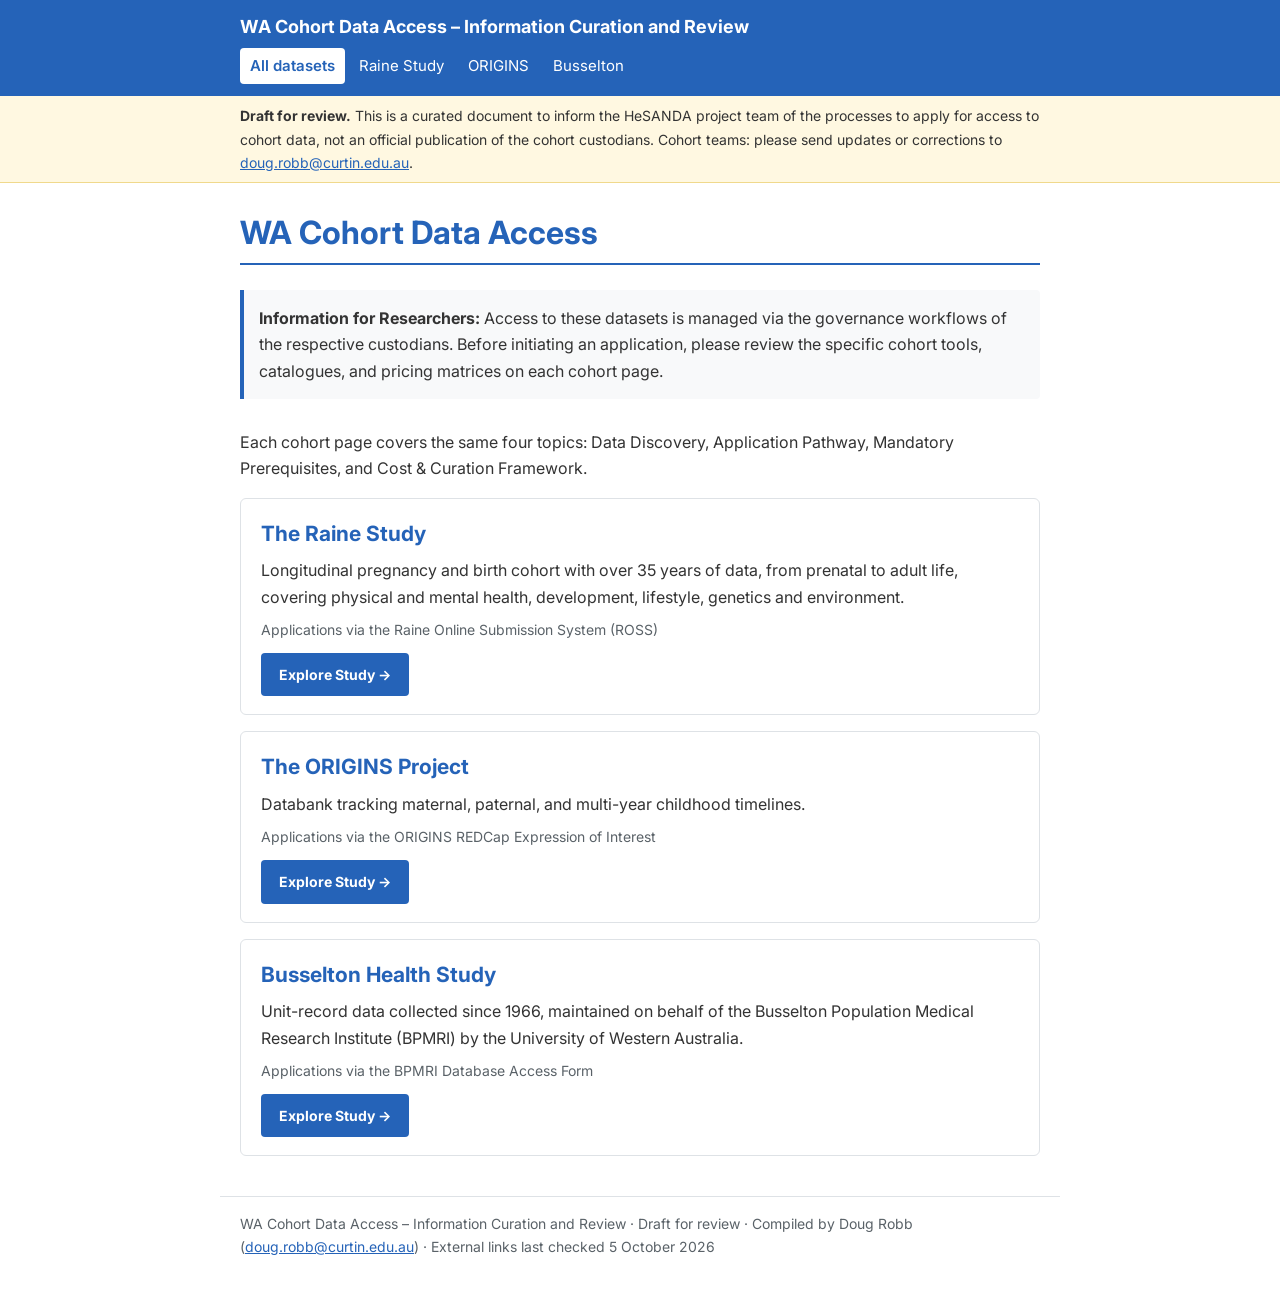
==== index.html @ f24a3856 "First Commit" ====
<!DOCTYPE html>
<html lang="en-AU">
<head>
    <meta charset="UTF-8">
    <meta name="viewport" content="width=device-width, initial-scale=1.0">
    <title>WA Cohort Data Access - Information Curation and Review</title>
    <meta name="description" content="How to discover, apply for and cost access to data from Western Australian cohort studies.">
    <link rel="stylesheet" href="styles.css">
</head>
<body>

    <header class="site-header">
        <div class="site-header-inner">
            <a class="brand" href="index.html">WA Cohort Data Access &ndash; Information Curation and Review</a>
            <nav class="site-nav" aria-label="Main">
                <a href="index.html" aria-current="page">All datasets</a>
                <a href="raine.html">Raine Study</a>
                <a href="origins.html">ORIGINS</a>
                <a href="busselton.html">Busselton</a>
            </nav>
        </div>
    </header>

    <div class="draft-banner" role="note">
        <div class="draft-banner-inner"><strong>Draft for review.</strong> This is a curated document to inform the HeSANDA project team of the processes to apply for access to cohort data, not an official publication of the cohort custodians. Cohort teams: please send updates or corrections to <a href="mailto:doug.robb@curtin.edu.au">doug.robb@curtin.edu.au</a>.</div>
    </div>

    <main>
        <h1>WA Cohort Data Access</h1>

        <div class="alert-box">
            <strong>Information for Researchers:</strong> Access to these datasets is managed via the governance workflows of the respective custodians. Before initiating an application, please review the specific cohort tools, catalogues, and pricing matrices on each cohort page.
        </div>

        <p>Each cohort page covers the same four topics: Data Discovery, Application Pathway, Mandatory Prerequisites, and Cost &amp; Curation Framework.</p>

        <ul class="card-list">
            <li class="card">
                <h2><a href="raine.html">The Raine Study</a></h2>
                <p>Longitudinal pregnancy and birth cohort with over 35 years of data, from prenatal to adult life, covering physical and mental health, development, lifestyle, genetics and environment.</p>
                <p class="custodian">Applications via the Raine Online Submission System (ROSS)</p>
                <p class="more"><a href="raine.html" class="btn-portal" aria-label="Explore Study: The Raine Study">Explore Study &rarr;</a></p>
            </li>
            <li class="card">
                <h2><a href="origins.html">The ORIGINS Project</a></h2>
                <p>Databank tracking maternal, paternal, and multi-year childhood timelines.</p>
                <p class="custodian">Applications via the ORIGINS REDCap Expression of Interest</p>
                <p class="more"><a href="origins.html" class="btn-portal" aria-label="Explore Study: The ORIGINS Project">Explore Study &rarr;</a></p>
            </li>
            <li class="card">
                <h2><a href="busselton.html">Busselton Health Study</a></h2>
                <p>Unit-record data collected since 1966, maintained on behalf of the Busselton Population Medical Research Institute (BPMRI) by the University of Western Australia.</p>
                <p class="custodian">Applications via the BPMRI Database Access Form</p>
                <p class="more"><a href="busselton.html" class="btn-portal" aria-label="Explore Study: Busselton Health Study">Explore Study &rarr;</a></p>
            </li>
        </ul>
    </main>

    <footer class="site-footer">
        WA Cohort Data Access &ndash; Information Curation and Review &middot; Draft for review &middot; Compiled by Doug Robb (<a href="mailto:doug.robb@curtin.edu.au">doug.robb@curtin.edu.au</a>) &middot; External links last checked 5 October 2026
    </footer>

</body>
</html>
---- styles.css ----
/* Shared styles for the WA Cohort Data Access pages */

@import url("https://fonts.googleapis.com/css2?family=Inter:wght@400;600;700&display=swap");

:root {
    --brand: #2563B8;
    --brand-dark: #1D4F91;
    --text: #333;
    --heading: #2c3e50;
    --muted: #5a6268;
    --border: #dee2e6;
    --surface: #f8f9fa;
}

* { box-sizing: border-box; }

body {
    font-family: "Inter", "Segoe UI", Arial, sans-serif;
    font-size: 16px;
    color: var(--text);
    line-height: 1.65;
    margin: 0;
    background: #fff;
}

a { color: var(--brand); }
a:hover { color: var(--brand-dark); }
a:focus-visible { outline: 3px solid #ffbf47; outline-offset: 2px; }

/* Site header and main navigation */
.site-header { background: var(--brand); color: #fff; }
.site-header-inner {
    max-width: 840px;
    margin: 0 auto;
    padding: 12px 20px;
    display: flex;
    flex-wrap: wrap;
    align-items: center;
    justify-content: space-between;
    gap: 6px 24px;
}
.brand { color: #fff; font-weight: 700; font-size: 18px; text-decoration: none; }
.brand:hover { color: #fff; text-decoration: underline; }
.site-nav { display: flex; flex-wrap: wrap; gap: 4px; }
.site-nav a {
    color: #fff;
    text-decoration: none;
    padding: 6px 10px;
    border-radius: 4px;
    font-size: 15px;
}
.site-nav a:hover { background: var(--brand-dark); color: #fff; }
.site-nav a[aria-current="page"] { background: #fff; color: var(--brand); font-weight: 600; }

/* Draft notice shown under the header on every page */
.draft-banner { background: #fff8e1; border-bottom: 1px solid #f0d98c; font-size: 14px; }
.draft-banner-inner { max-width: 840px; margin: 0 auto; padding: 8px 20px; }

/* Page body */
main { max-width: 840px; margin: 0 auto; padding: 30px 20px 40px; }

.breadcrumb { font-size: 14px; color: var(--muted); margin: 0 0 10px; }

h1 {
    color: var(--brand);
    border-bottom: 2px solid var(--brand);
    padding-bottom: 10px;
    margin: 0 0 25px;
    line-height: 1.25;
}
h2 {
    color: var(--heading);
    margin-top: 35px;
    border-bottom: 1px solid #e9ecef;
    padding-bottom: 5px;
    scroll-margin-top: 15px;
}
ul { padding-left: 20px; }
li { margin-bottom: 10px; }

.alert-box {
    background-color: var(--surface);
    border-left: 4px solid var(--brand);
    padding: 15px;
    margin-bottom: 30px;
    border-radius: 0 4px 4px 0;
}

/* The four reference items on each cohort page */
.ref-list { margin: 20px 0; }
.ref-list > li, .meta-group { scroll-margin-top: 15px; }
.ref-list ul { margin-top: 8px; }
.contact-highlight { font-weight: 700; color: var(--text); }

/* Empty sections waiting for content */
.pending { color: var(--muted); font-style: italic; }

.meta-group {
    background-color: #fdfdfd;
    border: 1px solid #eaeaea;
    padding: 15px;
    margin: 15px 0;
    border-radius: 4px;
}

.actions { margin-top: 10px; }
.btn-portal {
    display: inline-block;
    background-color: var(--brand);
    color: #fff;
    padding: 10px 18px;
    text-decoration: none;
    border-radius: 4px;
    font-weight: bold;
    margin-right: 10px;
    margin-top: 8px;
    font-size: 14px;
}
.btn-portal:hover { background-color: var(--brand-dark); color: #fff; }
.btn-secondary { background-color: #6c757d; }
.btn-secondary:hover { background-color: #5a6268; }
.btn-outline { background-color: #fff; color: var(--brand); border: 1px solid var(--brand); }
.btn-outline:hover { background-color: var(--brand); color: #fff; }
.back { margin-top: 30px; padding-top: 12px; border-top: 1px solid var(--border); }

/* Cohort cards on the index page */
.card-list { list-style: none; padding: 0; margin: 0; display: grid; gap: 16px; }
.card {
    border: 1px solid var(--border);
    border-radius: 6px;
    padding: 18px 20px;
    margin: 0;
}
.card h2 { margin: 0 0 6px; border: 0; padding: 0; font-size: 21px; }
.card h2 a { text-decoration: none; }
.card h2 a:hover { text-decoration: underline; }
.card p { margin: 0 0 8px; }
.card .custodian { font-size: 14px; color: var(--muted); }
.card .more { margin: 12px 0 0; }
.card .more .btn-portal { margin-top: 0; }

.site-footer {
    max-width: 840px;
    margin: 0 auto;
    padding: 15px 20px 40px;
    border-top: 1px solid var(--border);
    font-size: 14px;
    color: var(--muted);
}
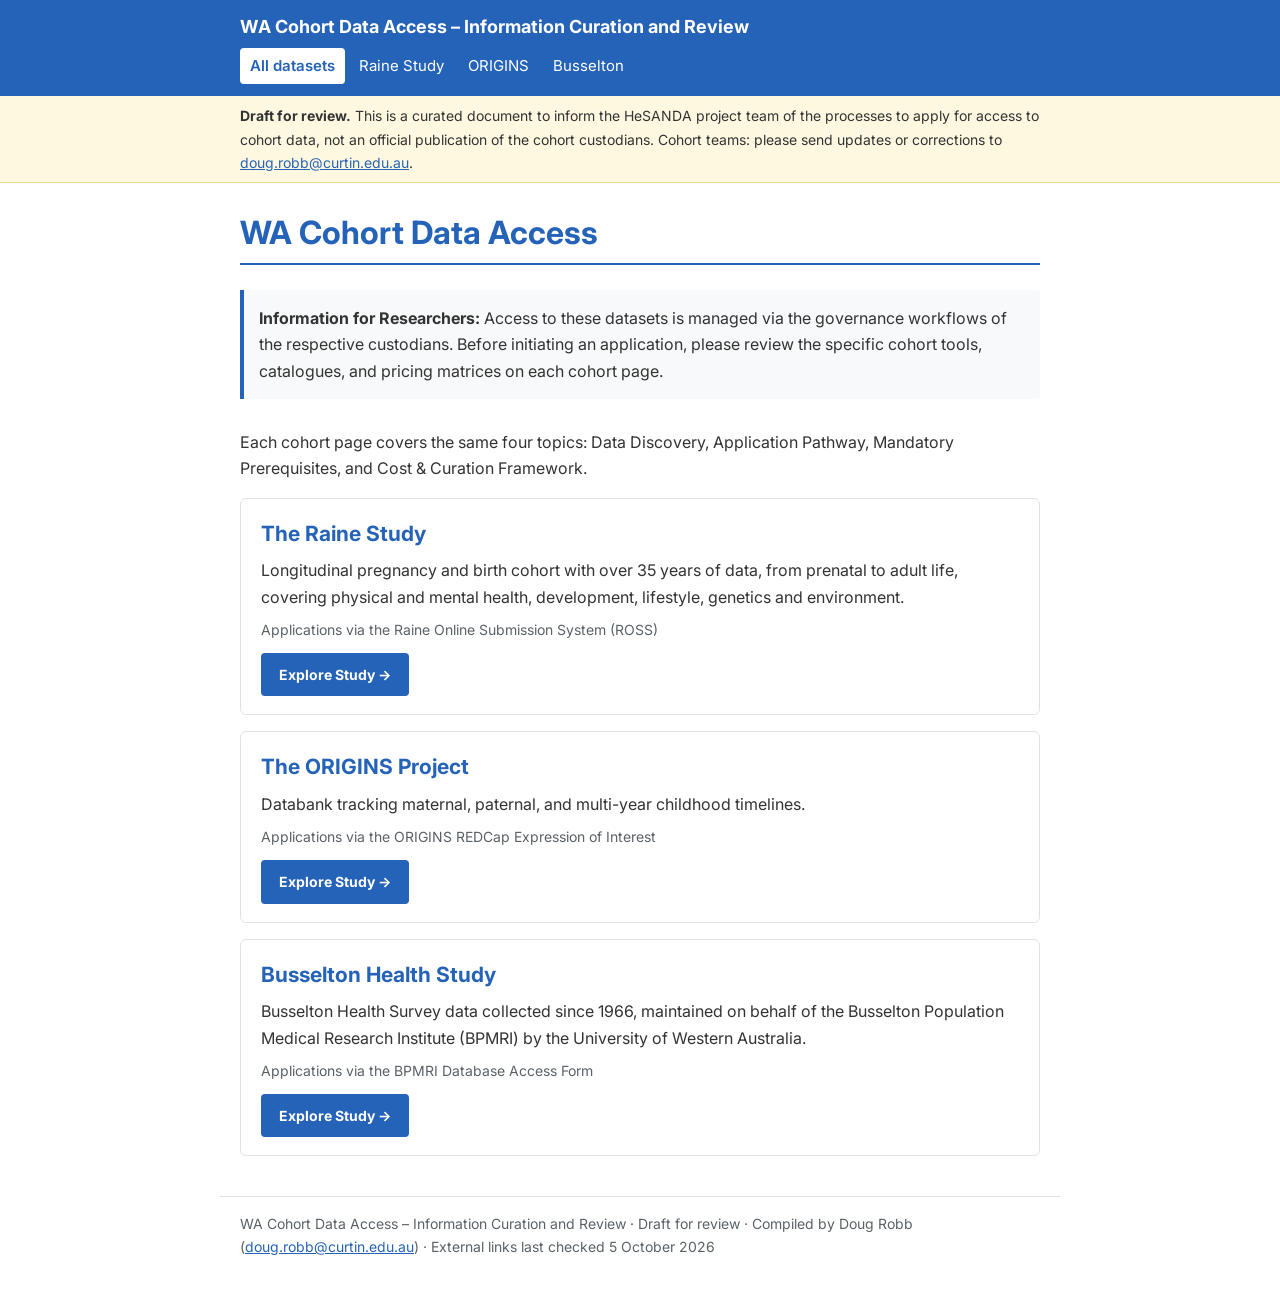
==== commit 7f115079: "Fixed busselton" ====
--- a/index.html
+++ b/index.html
@@ -49,7 +49,7 @@
             </li>
             <li class="card">
                 <h2><a href="busselton.html">Busselton Health Study</a></h2>
-                <p>Unit-record data collected since 1966, maintained on behalf of the Busselton Population Medical Research Institute (BPMRI) by the University of Western Australia.</p>
+                <p>Busselton Health Survey data collected since 1966, maintained on behalf of the Busselton Population Medical Research Institute (BPMRI) by the University of Western Australia.</p>
                 <p class="custodian">Applications via the BPMRI Database Access Form</p>
                 <p class="more"><a href="busselton.html" class="btn-portal" aria-label="Explore Study: Busselton Health Study">Explore Study &rarr;</a></p>
             </li>
